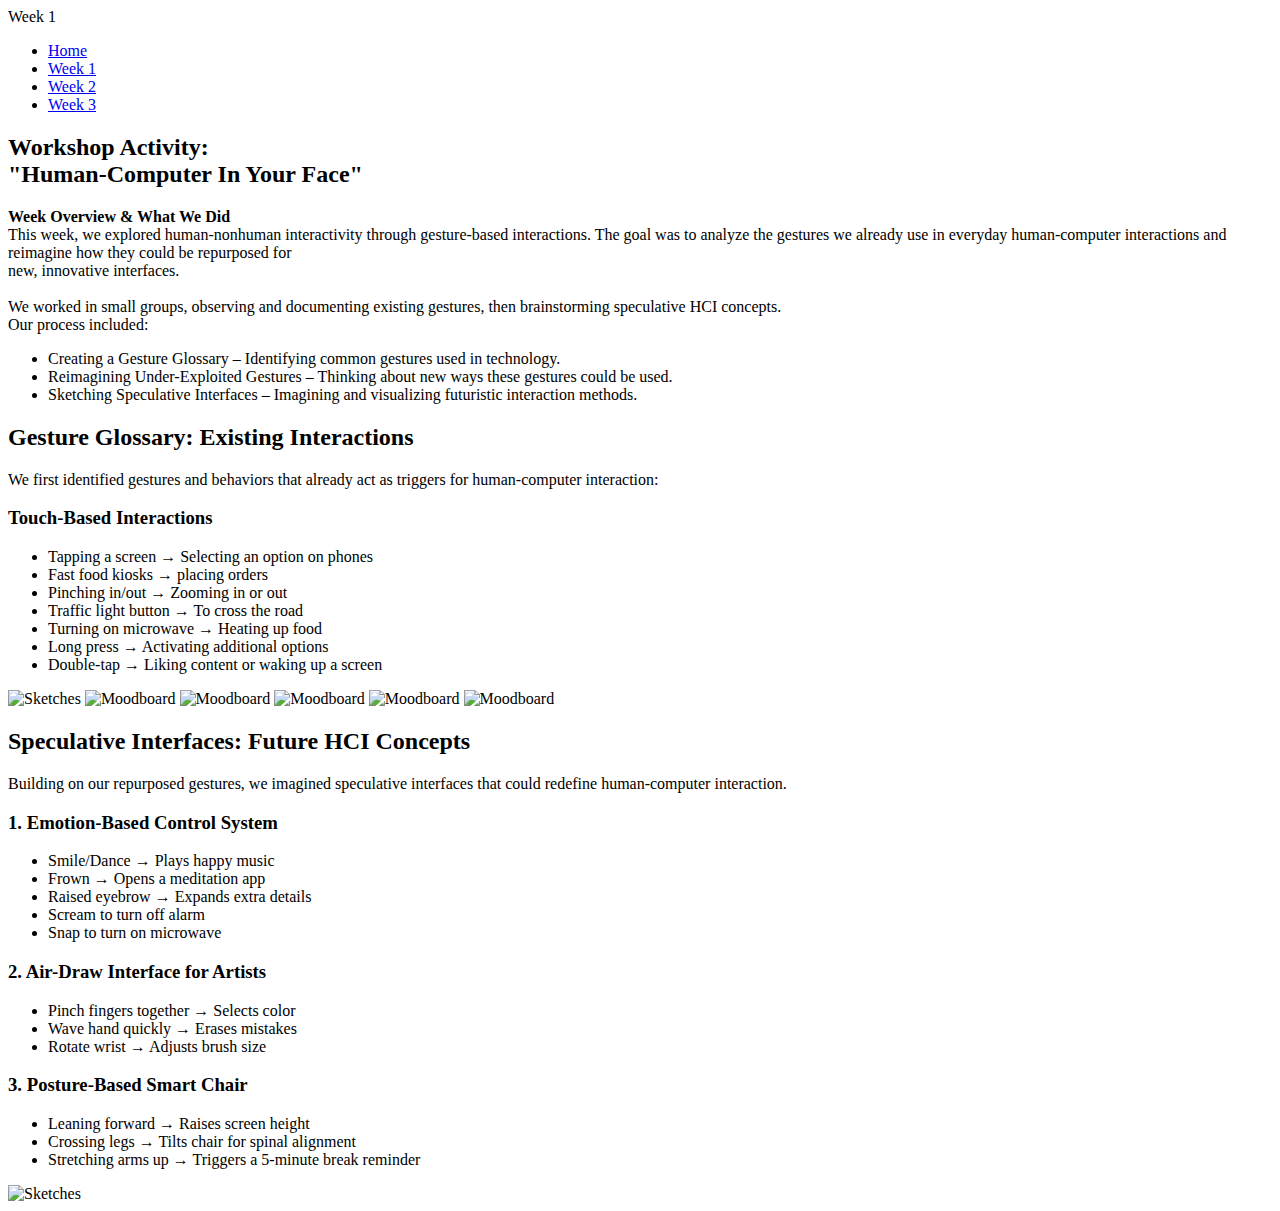
==== week-1.html @ 748fb907 "Add files via upload" ====
<!DOCTYPE html>
<html lang="en">
<head>
    <meta charset="UTF-8">
    <meta name="viewport" content="width=device-width, initial-scale=1.0">
    <title>Document</title>
    <link rel="stylesheet" href="styles/week-1.css">
</head>
<body>
    <div class="container">
        <div class="rounded-box">Week 1
            <div id="links">
                <nav>
                    <ul>
                        <li><a href="index.html">Home</a></li>
                        <li><a href="week-1.html">Week 1</a></li>
                        <li><a href="week-2.html">Week 2</a></li>
                        <li><a href="week-3.html">Week 3</a></li>
                    </ul>
                </nav>

            </div>
           
        </div>
    
        <div class="week-content">
            <div class="text-content">
                <h2>Workshop Activity:<br> "Human-Computer In Your Face"</h2>
                <p>
                    <b style="text-align: center;">Week Overview & What We Did</b><br>
                    This week, we explored human-nonhuman interactivity through gesture-based interactions. 
                    The goal was to analyze the gestures we already use in everyday human-computer interactions and reimagine how they 
                    could be repurposed for <br> new, innovative interfaces. <br><br>


                    We worked in small groups, observing and documenting existing gestures, then brainstorming speculative HCI concepts.<br>
                     Our process included:<br>
                     <ul>
                        <li>Creating a Gesture Glossary – Identifying common gestures used in technology.</li>
                        <li>Reimagining Under-Exploited Gestures – Thinking about new ways these gestures could be used.</li>
                        <li>Sketching Speculative Interfaces – Imagining and visualizing futuristic interaction methods.</li>
                     </ul>
                </p>
                <h2>Gesture Glossary: Existing Interactions</h2>
                <p>
                    We first identified gestures and behaviors that already act as triggers for human-computer interaction:
                </p>
                <h3>Touch-Based Interactions</h3>
                <ul>
                    <li>Tapping a screen → Selecting an option on phones</li>
                    <li>Fast food kiosks → placing orders</li>
                    <li>Pinching in/out → Zooming in or out</li>
                    <li>Traffic light button → To cross the road</li>
                    <li>Turning on microwave → Heating up food</li>
                    <li>Long press → Activating additional options</li>
                    <li>Double-tap → Liking content or waking up a screen</li>
                 </ul>
                 <div id="image-content">
                    <img src="./styles/assets/closeup-person-tapping-touchscreen.jpg" alt="Sketches" class="week-image">
                    <img src="./styles/assets/fast-food.jpg" alt="Moodboard" class="week-image">
                    <img src="./styles/assets/An_Australian_pedestrian_crossing_button.jpg" alt="Moodboard" class="week-image">
                    <img src="./styles/assets/microwaveoven.jpg" alt="Moodboard" class="week-image">
                    <img src="./styles/assets/Long-press-Notes-on-iPhone.jpg" alt="Moodboard" class="week-image">
                    <img src="./styles/assets/maxresdefault.jpg" alt="Moodboard" class="week-image">
                </div>

            </div>
    
            <div class="text-content reverse">
                <h2>Speculative Interfaces: Future HCI Concepts</h2>
                <p>Building on our repurposed gestures, we imagined speculative interfaces that could redefine human-computer interaction.</p>
                <h3>1. Emotion-Based Control System</h3>
                <ul>
                    <li>Smile/Dance → Plays happy music</li>
                    <li>Frown → Opens a meditation app</li>
                    <li>Raised eyebrow → Expands extra details</li>
                    <li>Scream to turn off alarm</li>
                    <li>Snap to turn on microwave</li>
                 </ul>
                <h3>2. Air-Draw Interface for Artists</h3>
                <ul>
                    <li>Pinch fingers together → Selects color</li>
                    <li>Wave hand quickly → Erases mistakes</li>
                    <li>Rotate wrist → Adjusts brush size</li>
                 </ul>
                <h3>3. Posture-Based Smart Chair</h3>
                <ul>
                    <li>Leaning forward → Raises screen height</li>
                    <li>Crossing legs → Tilts chair for spinal alignment</li>
                    <li>Stretching arms up → Triggers a 5-minute break reminder</li>
                </ul>
                <div id="image-content">
                    <img src="./styles/assets/IMG_1808.jpg" alt="Sketches" class="week-sketch">
                    

                
            </div>
        </div>
    </div>
    
</body>
</html>
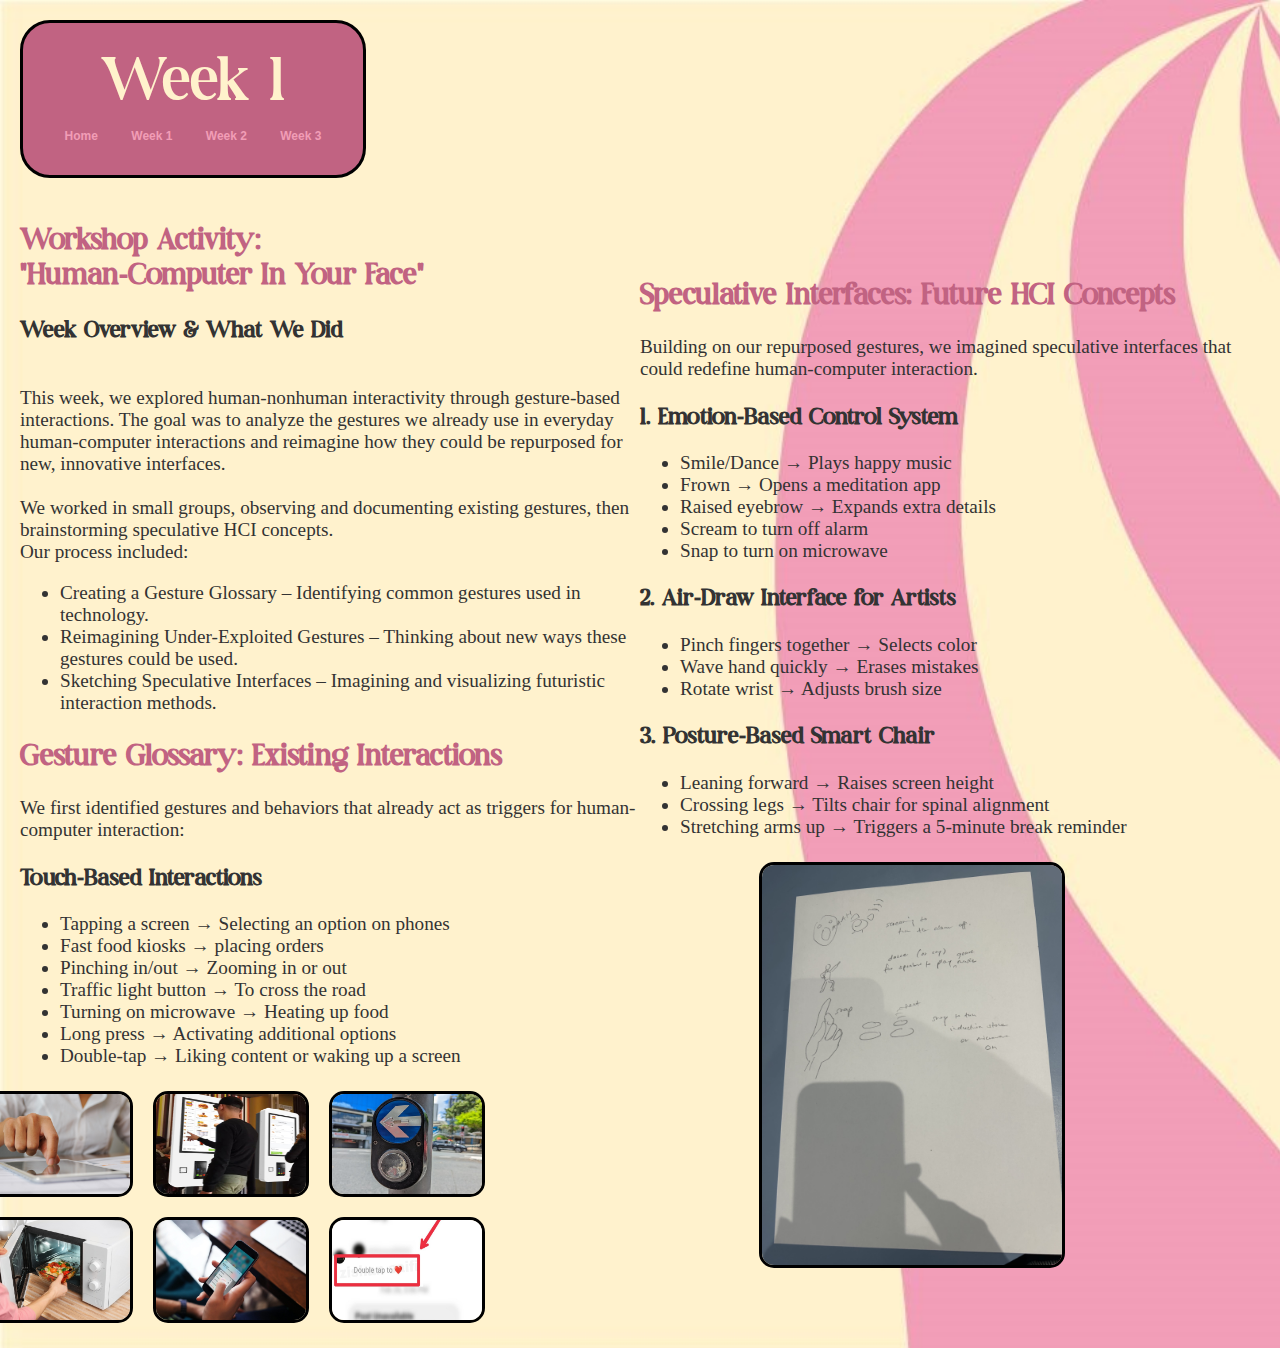
==== commit 3c5ed557: "Add files via upload" ====
--- a/week-1.html
+++ b/week-1.html
@@ -8,7 +8,7 @@
 </head>
 <body>
     <div class="container">
-        <div class="rounded-box">Week 1
+        <div class="rounded-box">Week 1 
             <div id="links">
                 <nav>
                     <ul>
@@ -27,7 +27,7 @@
             <div class="text-content">
                 <h2>Workshop Activity:<br> "Human-Computer In Your Face"</h2>
                 <p>
-                    <b style="text-align: center;">Week Overview & What We Did</b><br>
+                    <h3>Week Overview & What We Did</h3><br>
                     This week, we explored human-nonhuman interactivity through gesture-based interactions. 
                     The goal was to analyze the gestures we already use in everyday human-computer interactions and reimagine how they 
                     could be repurposed for <br> new, innovative interfaces. <br><br>
--- a/styles/week-1.css
+++ b/styles/week-1.css
@@ -0,0 +1,127 @@
+@font-face {
+    font-family: "Ws-paradose";
+    src: url("../fonts/Ws-Paradose.otf");
+}
+@font-face {
+    font-family: "Dirty Punk";
+    src: url("../fonts/Dirty-Punk.otf");
+}
+
+
+
+body {
+    margin: 0;
+    padding: 0;
+    height: 100%;
+    
+    background: url('../styles/assets/background3.jpg');
+    background-size: cover;
+    color: #333;
+    cursor: url("../styles/assets/icons8-heart-40.png"), auto; 
+}
+.container {
+    max-width: 1300px;  /* Adjust width as needed */
+    margin: 0 auto;  /* Centers the container */
+    padding: 20px;  /* Adds spacing on smaller screens */
+}
+
+h2{
+    font-family: "Ws-paradose"; 
+    color: #c16382;
+}
+h3{
+    font-family: "Ws-paradose";
+}
+.rounded-box {
+    width: 300px;
+    padding: 20px;
+    background:#c16382; /* Semi-transparent orange */
+    color:#fff2cc ;
+    font-family: "Ws-paradose";
+    font-size: 60px;
+    border-radius: 30px;
+    border: 3px solid black;
+    text-align: center;
+    margin-bottom: 20px;
+    animation: bounceIn 1.2s ease-out;
+    
+}
+@keyframes bounceIn {
+    0% { transform: scale(0.8); opacity: 0; }
+    60% { transform: scale(1.1); opacity: 1; }
+    100% { transform: scale(1); }
+}
+
+
+#links{
+    font-family: Arial, Helvetica, sans-serif;
+    font-size: 12px;
+   
+}
+nav ul {
+    list-style: none;
+    padding: 0;
+}
+
+nav ul li {
+    display: inline;
+    margin: 0 15px;
+}
+
+nav ul li a {
+    text-decoration: none;
+    font-weight: bold;
+    color: #f19db6;
+}
+
+.week-content {
+    display: flex;
+    align-items: center;
+    justify-content: space-between;
+}
+
+.text-content {
+    width: 50%;
+    font-size: 1.2rem;
+    justify-content: space-between; /* Adds space between left and right content */
+    align-items: flex-start; /* Ensures content starts from the top */
+}
+
+#image-content {
+    width: 50%;
+    display: grid;
+    grid-template-columns: 1fr 1fr 1fr;  /* Two equal columns */
+    gap: 20px;
+    justify-content: flex-end;
+    margin: 0 auto;  /* Centers the container */
+    padding: 5px;
+}
+
+.week-image {
+    width: 150px;
+    height: 100px ;
+    border-radius: 15px;
+    border: 3px solid black;
+    transition: transform 0.4s ease;
+    
+}
+.week-image:hover{
+    transform: scale(2); 
+}
+.week-sketch{
+    width: 300px;
+    height: auto ;
+    border-radius: 15px;
+    border: 3px solid black;
+    justify-content: flex-end;
+    transition: transform 0.4s ease;
+
+}
+.week-sketch:hover{
+    transform: scale(2); /* Makes the box bigger */
+}
+.reverse{
+    width: 50%;
+    flex-direction: row-reverse;
+    align-items: flex-start;
+}
